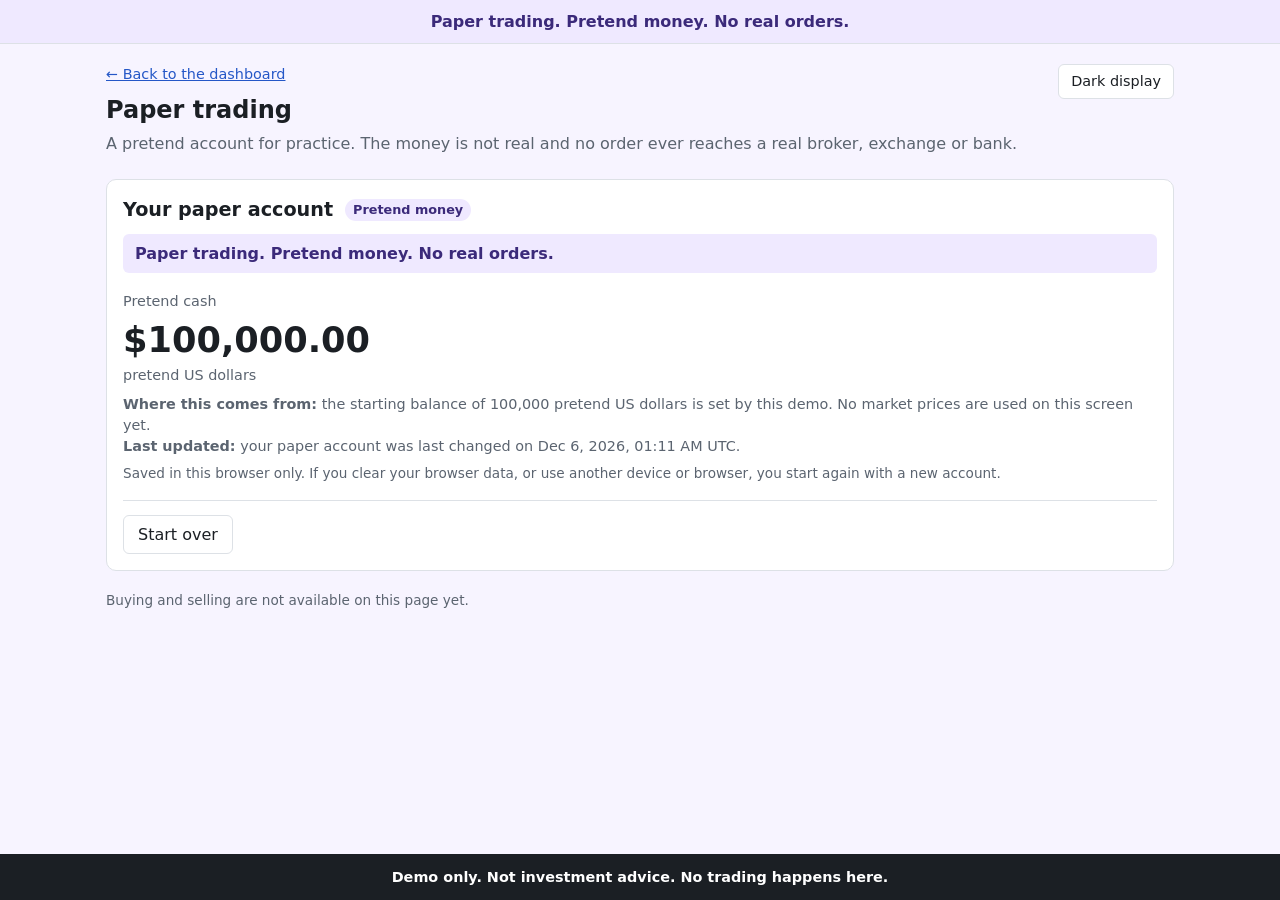
==== paper.html @ 833bc207 "Slice 2a (not yet confirmed): paper account with 100,000 pretend dollars - paper.html / paper.js: pr" ====
<!doctype html>
<html lang="en">
<head>
  <meta charset="utf-8">
  <meta name="viewport" content="width=device-width, initial-scale=1">
  <title>Paper Trading</title>
  <link rel="stylesheet" href="style.css">
  <script>
    try { var t = localStorage.getItem('theme'); if (t === 'dark' || t === 'light') document.documentElement.dataset.theme = t; } catch (e) {}
  </script>
</head>
<body class="paper-page">
  <div class="paper-banner" role="note">Paper trading. Pretend money. No real orders.</div>

  <header class="page-header">
    <div class="intro">
      <p class="back"><a href="index.html">&larr; Back to the dashboard</a></p>
      <h1>Paper trading</h1>
      <p class="lead">A pretend account for practice. The money is not real and no order ever reaches a real broker, exchange or bank.</p>
    </div>
    <button type="button" class="theme-toggle" id="theme-toggle">Dark display</button>
  </header>

  <main>
    <section class="panel account" aria-labelledby="account-title">
      <div class="panel-head">
        <h2 id="account-title">Your paper account</h2>
        <span class="badge pretend">Pretend money</span>
      </div>
      <p class="paper-line">Paper trading. Pretend money. No real orders.</p>

      <p class="loading" id="account-loading" role="status">Loading your paper account&hellip;</p>
      <div class="error" id="account-error" role="alert" hidden></div>

      <div id="account-body" hidden>
        <p class="balance-label">Pretend cash</p>
        <p class="balance" id="cash"></p>
        <p class="balance-sub">pretend US dollars</p>

        <p class="meta" id="account-meta"></p>
        <p class="note" id="storage-note"></p>

        <div class="reset-area">
          <button type="button" class="secondary" id="reset-start">Start over</button>
          <div class="confirm" id="reset-confirm" hidden>
            <p><strong>Start over?</strong> This deletes your paper account in this browser and starts a new one with 100,000 pretend US dollars. It cannot be undone.</p>
            <button type="button" class="danger" id="reset-yes">Yes, start over</button>
            <button type="button" class="secondary" id="reset-no">Cancel</button>
          </div>
          <p class="done" id="reset-done" role="status" hidden></p>
        </div>
      </div>
    </section>

    <p class="note">Buying and selling are not available on this page yet.</p>
  </main>

  <footer class="site-footer">Demo only. Not investment advice. No trading happens here.</footer>

  <script src="theme.js"></script>
  <script src="paper-account.js"></script>
  <script src="paper.js"></script>
</body>
</html>
---- style.css ----
:root {
  --bg: #f6f7f9;
  --panel: #ffffff;
  --text: #1b1f24;
  --muted: #5b6470;
  --border: #dde1e6;
  --accent: #2557c7;
  --sample-bg: #fff3cd;
  --sample-text: #6b4e00;
  --info-bg: #e7eefc;
  --info-text: #1d3f8f;
  --warn-bg: #fde2e1;
  --warn-text: #8a1c17;
  --stable-bg: #dff5e7;
  --stable-text: #155c32;
  --group-bg: #eef1f5;
  --footer-bg: #1b1f24;
  --footer-text: #ffffff;
  --footer-border: transparent;
  --on-accent: #ffffff;
  --paper-bg: #efe9ff;
  --paper-text: #3b2a7a;
  --paper-page: #f7f4ff;
  --danger: #b42318;
}
/* Dark display: follows the device setting unless the visitor picks Light or Dark with the button. */
@media (prefers-color-scheme: dark) {
  :root:not([data-theme="light"]) {
    --bg: #000000;
    --panel: #0c0d0f;
    --text: #eceef1;
    --muted: #a7afba;
    --border: #2a2f36;
    --accent: #86a8ff;
    --sample-bg: #4a3b0c;
    --sample-text: #ffe08a;
    --info-bg: #1c2944;
    --info-text: #bfd0ff;
    --warn-bg: #4d1d1b;
    --warn-text: #ffbdb8;
    --stable-bg: #143822;
    --stable-text: #a3e6bc;
    --group-bg: #16191d;
    --footer-bg: #16191d;
    --footer-text: #ffffff;
    --footer-border: #2a2f36;
    --on-accent: #000000;
    --paper-bg: #2a2150;
    --paper-text: #ddd3ff;
    --paper-page: #07050f;
    --danger: #ff8a80;
  }
}
:root[data-theme="dark"] {
  --bg: #000000;
  --panel: #0c0d0f;
  --text: #eceef1;
  --muted: #a7afba;
  --border: #2a2f36;
  --accent: #86a8ff;
  --sample-bg: #4a3b0c;
  --sample-text: #ffe08a;
  --info-bg: #1c2944;
  --info-text: #bfd0ff;
  --warn-bg: #4d1d1b;
  --warn-text: #ffbdb8;
  --stable-bg: #143822;
  --stable-text: #a3e6bc;
  --group-bg: #16191d;
  --footer-bg: #16191d;
  --footer-text: #ffffff;
  --footer-border: #2a2f36;
  --on-accent: #000000;
  --paper-bg: #2a2150;
  --paper-text: #ddd3ff;
  --paper-page: #07050f;
  --danger: #ff8a80;
}

* { box-sizing: border-box; }
body {
  margin: 0;
  font-family: system-ui, -apple-system, "Segoe UI", Roboto, sans-serif;
  font-size: 16px;
  line-height: 1.45;
  background: var(--bg);
  color: var(--text);
  padding-bottom: 84px; /* room for the fixed footer */
}
.page-header, main { max-width: 1100px; margin: 0 auto; padding: 0 16px; }
.page-header { padding-top: 20px; display: flex; flex-wrap: wrap; align-items: flex-start; justify-content: space-between; gap: 8px 16px; }
.page-header .intro { flex: 1 1 320px; }
.page-header { margin-bottom: 8px; }
.theme-toggle {
  font: inherit;
  font-size: 0.9rem;
  padding: 6px 12px;
  border-radius: 6px;
  border: 1px solid var(--border);
  background: var(--panel);
  color: var(--text);
  cursor: pointer;
  white-space: nowrap;
}
h1 { font-size: 1.5rem; margin: 0 0 4px; }
h2 { font-size: 1.2rem; margin: 0; }
.lead { color: var(--muted); margin: 0 0 16px; }

.panel {
  background: var(--panel);
  border: 1px solid var(--border);
  border-radius: 10px;
  padding: 16px;
  margin-bottom: 20px;
}
.panel-head { display: flex; flex-wrap: wrap; align-items: center; gap: 8px 12px; }
.badges { display: flex; flex-wrap: wrap; gap: 6px; }
.badge {
  font-size: 0.8rem;
  font-weight: 600;
  padding: 2px 8px;
  border-radius: 999px;
  white-space: nowrap;
}
.badge.sample { background: var(--sample-bg); color: var(--sample-text); }
.badge.info { background: var(--info-bg); color: var(--info-text); }
.badge.warn { background: var(--warn-bg); color: var(--warn-text); }
.meta { color: var(--muted); font-size: 0.9rem; margin: 8px 0; }
.meta a { color: var(--accent); }
.note { color: var(--muted); font-size: 0.85rem; margin: 8px 0 0; }
.note a { color: var(--accent); }

.error {
  background: var(--warn-bg);
  color: var(--warn-text);
  border-radius: 8px;
  padding: 12px;
  margin: 8px 0;
}

.data-table { width: 100%; border-collapse: collapse; font-size: 0.95rem; }
.data-table th, .data-table td { padding: 8px 10px; border-bottom: 1px solid var(--border); text-align: left; vertical-align: top; }
.data-table th { font-size: 0.8rem; color: var(--muted); font-weight: 600; }
.data-table .num { text-align: right; font-variant-numeric: tabular-nums; white-space: nowrap; }
.data-table .name { font-weight: 600; }
.data-table .sub { display: block; color: var(--muted); font-size: 0.8rem; font-weight: 400; }
.data-table .num .sub { white-space: nowrap; }
.data-table .na { color: var(--muted); font-style: italic; }
.data-table tr.group td { background: var(--group-bg); font-weight: 700; }
.tag-stable {
  display: inline-block;
  margin-left: 6px;
  font-size: 0.72rem;
  font-weight: 600;
  padding: 1px 6px;
  border-radius: 999px;
  background: var(--stable-bg);
  color: var(--stable-text);
  vertical-align: middle;
}

.glossary summary { cursor: pointer; font-weight: 600; }
.glossary dl { margin: 12px 0 0; }
.glossary dt { font-weight: 600; margin-top: 8px; }
.glossary dd { margin: 2px 0 0; color: var(--muted); }

.site-footer {
  position: fixed;
  left: 0; right: 0; bottom: 0;
  background: var(--footer-bg);
  color: var(--footer-text);
  border-top: 1px solid var(--footer-border);
  text-align: center;
  padding: 12px 16px;
  font-size: 0.9rem;
  font-weight: 600;
  z-index: 10; /* always above the pinned table column */
}

/* ---------- Dashboard: about box, search, tables ---------- */
h3 { font-size: 1.05rem; margin: 0; }
.about summary { cursor: pointer; display: flex; align-items: baseline; justify-content: space-between; gap: 12px; list-style: none; }
.about summary::-webkit-details-marker { display: none; }
.about summary h2 { display: inline; }
.about summary h2::before { content: "\25B8"; display: inline-block; margin-right: 8px; font-size: 0.85em; transition: transform 0.15s; }
.about[open] summary h2::before { transform: rotate(90deg); }
.about[open] summary { margin-bottom: 10px; }
.about-hint { display: none; color: var(--accent); font-size: 0.9rem; white-space: nowrap; }
.about-list { margin: 0; display: grid; grid-template-columns: 200px 1fr; gap: 6px 16px; }
.about-list dt { font-weight: 600; }
.about-list dd { margin: 0; color: var(--muted); }

.search-bar { margin: 0 0 20px; }
.search-bar label { display: block; font-weight: 600; margin-bottom: 6px; }
.search-bar input {
  width: 100%;
  font: inherit;
  padding: 10px 12px;
  border-radius: 8px;
  border: 1px solid var(--border);
  background: var(--panel);
  color: var(--text);
}
.search-bar input:focus { outline: 2px solid var(--accent); outline-offset: 1px; }
.search-status { margin: 6px 0 0; color: var(--muted); font-size: 0.9rem; min-height: 1.2em; }

.sub-head { margin-top: 24px; }
.table-area { margin-top: 4px; }
.loading { color: var(--muted); font-style: italic; padding: 12px 0; margin: 0; }
.no-match { color: var(--muted); font-style: italic; margin: 8px 0; }

/* Tables scroll sideways when they do not fit; the name column stays in view. */
.table-scroll { overflow-x: auto; -webkit-overflow-scrolling: touch; border: 1px solid var(--border); border-radius: 8px; }
.table-scroll:focus-visible { outline: 2px solid var(--accent); }
.table-scroll .data-table { min-width: 560px; }
.data-table th.first, .data-table td.first {
  position: sticky;
  left: 0;
  z-index: 1;
  background: var(--panel);
  min-width: 170px;
  box-shadow: 1px 0 0 var(--border);
}
.data-table tr.group td.first { background: var(--group-bg); }
.data-table tr:last-child td { border-bottom: none; }
.sort-btn {
  font: inherit;
  font-weight: 600;
  color: var(--muted);
  background: none;
  border: none;
  padding: 0;
  cursor: pointer;
  text-align: inherit;
}
.sort-btn:hover, .sort-btn.active { color: var(--text); }
.sort-btn .arrow { font-size: 0.75em; margin-left: 2px; }
.swipe-hint { display: none; color: var(--muted); font-size: 0.8rem; margin: 4px 0 0; }

.notes { color: var(--muted); font-size: 0.88rem; padding-left: 18px; margin: 10px 0 0; }
.notes li { margin: 3px 0; }
.notes a { color: var(--accent); }

@media (max-width: 680px) {
  .about-list { grid-template-columns: 1fr; gap: 2px; }
  .about:not([open]) .about-hint { display: inline; }
  .about-list dd { margin-bottom: 8px; }
  .swipe-hint { display: block; }
  .data-table { font-size: 0.9rem; }
  .data-table th.first, .data-table td.first { min-width: 140px; max-width: 160px; }
  .page-header h1 { font-size: 1.3rem; }
  .panel { padding: 14px 12px; }
}

/* ---------- Version 2 preview page ---------- */
.sr-only { position: absolute; width: 1px; height: 1px; overflow: hidden; clip: rect(0 0 0 0); white-space: nowrap; }
.back { margin: 0 0 8px; font-size: 0.9rem; }
.back a, .preview-link a, .panel a { color: var(--accent); }
.notice p { margin: 8px 0 0; }
.notice .badge { margin-right: 4px; }
.preview-link { margin-top: 0; }

.add-row, .ccy-row { display: flex; flex-wrap: wrap; align-items: center; gap: 8px; margin: 12px 0; }
select, .mix-table input {
  font: inherit;
  color: var(--text);
  background: var(--panel);
  border: 1px solid var(--border);
  border-radius: 6px;
  padding: 6px 8px;
}
select { max-width: 100%; }
.add-row button, .primary {
  font: inherit;
  padding: 6px 14px;
  border-radius: 6px;
  border: 1px solid var(--accent);
  background: var(--accent);
  color: var(--on-accent);
  cursor: pointer;
}
.add-row button:disabled, .primary:disabled { opacity: 0.45; cursor: not-allowed; }
.primary { margin-top: 8px; padding: 8px 18px; font-weight: 600; }
button.link { font: inherit; background: none; border: none; color: var(--accent); cursor: pointer; text-decoration: underline; padding: 4px; }

.mix-table { width: 100%; border-collapse: collapse; }
.mix-table th, .mix-table td { padding: 6px 8px; border-bottom: 1px solid var(--border); text-align: left; }
.mix-table th { font-size: 0.8rem; color: var(--muted); }
.mix-table .num { text-align: right; white-space: nowrap; }
.mix-table input { width: 6.5em; text-align: right; }
.empty { color: var(--muted); font-style: italic; }
.total { font-weight: 600; margin: 10px 0 0; }
.total.ok { color: var(--stable-text); }
.total.not-ok { color: var(--warn-text); }

.warn-line { margin: 10px 0; }
.stats { display: grid; grid-template-columns: repeat(auto-fit, minmax(150px, 1fr)); gap: 10px; margin: 12px 0; }
.stat { border: 1px solid var(--border); border-radius: 8px; padding: 10px 12px; display: flex; flex-direction: column; gap: 2px; }
.stat .label { font-size: 0.8rem; color: var(--muted); }
.stat .value { font-size: 1.35rem; font-weight: 700; font-variant-numeric: tabular-nums; }
.stat .sub { font-size: 0.8rem; color: var(--muted); }

.chart { margin: 16px 0 8px; }
.chart figcaption { font-weight: 600; margin-bottom: 6px; }
.chart-wrap { position: relative; }
.chart svg { width: 100%; height: auto; display: block; touch-action: pan-y; }
.chart .grid { stroke: var(--border); stroke-width: 1; }
.chart .axis { fill: var(--muted); font-size: 12px; font-variant-numeric: tabular-nums; }
.chart .line { fill: none; stroke: var(--accent); stroke-width: 2; stroke-linejoin: round; stroke-linecap: round; }
.chart .end-dot, .chart .hover-dot { fill: var(--accent); stroke: var(--panel); stroke-width: 2; }
.chart .cross { stroke: var(--muted); stroke-width: 1; stroke-dasharray: 3 3; }
.chart .hit { fill: transparent; cursor: crosshair; }
.chart .tip {
  position: absolute;
  transform: translate(-50%, -100%);
  background: var(--panel);
  color: var(--text);
  border: 1px solid var(--border);
  border-radius: 6px;
  padding: 4px 8px;
  font-size: 0.85rem;
  pointer-events: none;
  white-space: nowrap;
  box-shadow: 0 2px 6px rgba(0, 0, 0, 0.15);
}
.table-view summary { cursor: pointer; color: var(--accent); margin: 8px 0; }
.table-view .data-table { max-width: 360px; }
.mix-table .sub { display: block; color: var(--muted); font-size: 0.8rem; }

/* Tokenized funds and exchange-traded products section */
.section-intro { margin: 10px 0 4px; padding: 10px 12px; border-left: 3px solid var(--accent); background: var(--group-bg); border-radius: 4px; }
.data-table td.tracks { color: var(--muted); font-size: 0.88rem; min-width: 150px; max-width: 200px; }
.data-table th.num { white-space: normal; }

/* ---------- Paper trading page ---------- */
body.paper-page { background: var(--paper-page); }
.paper-banner {
  position: sticky;
  top: 0;
  z-index: 10;
  background: var(--paper-bg);
  color: var(--paper-text);
  text-align: center;
  font-weight: 700;
  padding: 10px 16px;
  border-bottom: 1px solid var(--border);
}
.badge.pretend { background: var(--paper-bg); color: var(--paper-text); }
.paper-line { margin: 10px 0 0; padding: 8px 12px; border-radius: 6px; background: var(--paper-bg); color: var(--paper-text); font-weight: 600; }
.balance-label { margin: 18px 0 0; color: var(--muted); font-size: 0.9rem; }
.balance { margin: 2px 0 0; font-size: 2.2rem; font-weight: 700; font-variant-numeric: tabular-nums; }
.balance-sub { margin: 0 0 8px; color: var(--muted); font-size: 0.9rem; }
.reset-area { margin-top: 16px; border-top: 1px solid var(--border); padding-top: 14px; }
button.secondary, button.danger {
  font: inherit;
  padding: 7px 14px;
  border-radius: 6px;
  cursor: pointer;
  border: 1px solid var(--border);
  background: var(--panel);
  color: var(--text);
}
button.danger { background: var(--danger); border-color: var(--danger); color: var(--on-accent); font-weight: 600; margin-right: 6px; }
.confirm { margin-top: 10px; padding: 12px; border: 1px solid var(--danger); border-radius: 8px; }
.confirm p { margin: 0 0 10px; }
.done { color: var(--stable-text); font-weight: 600; margin: 10px 0 0; }
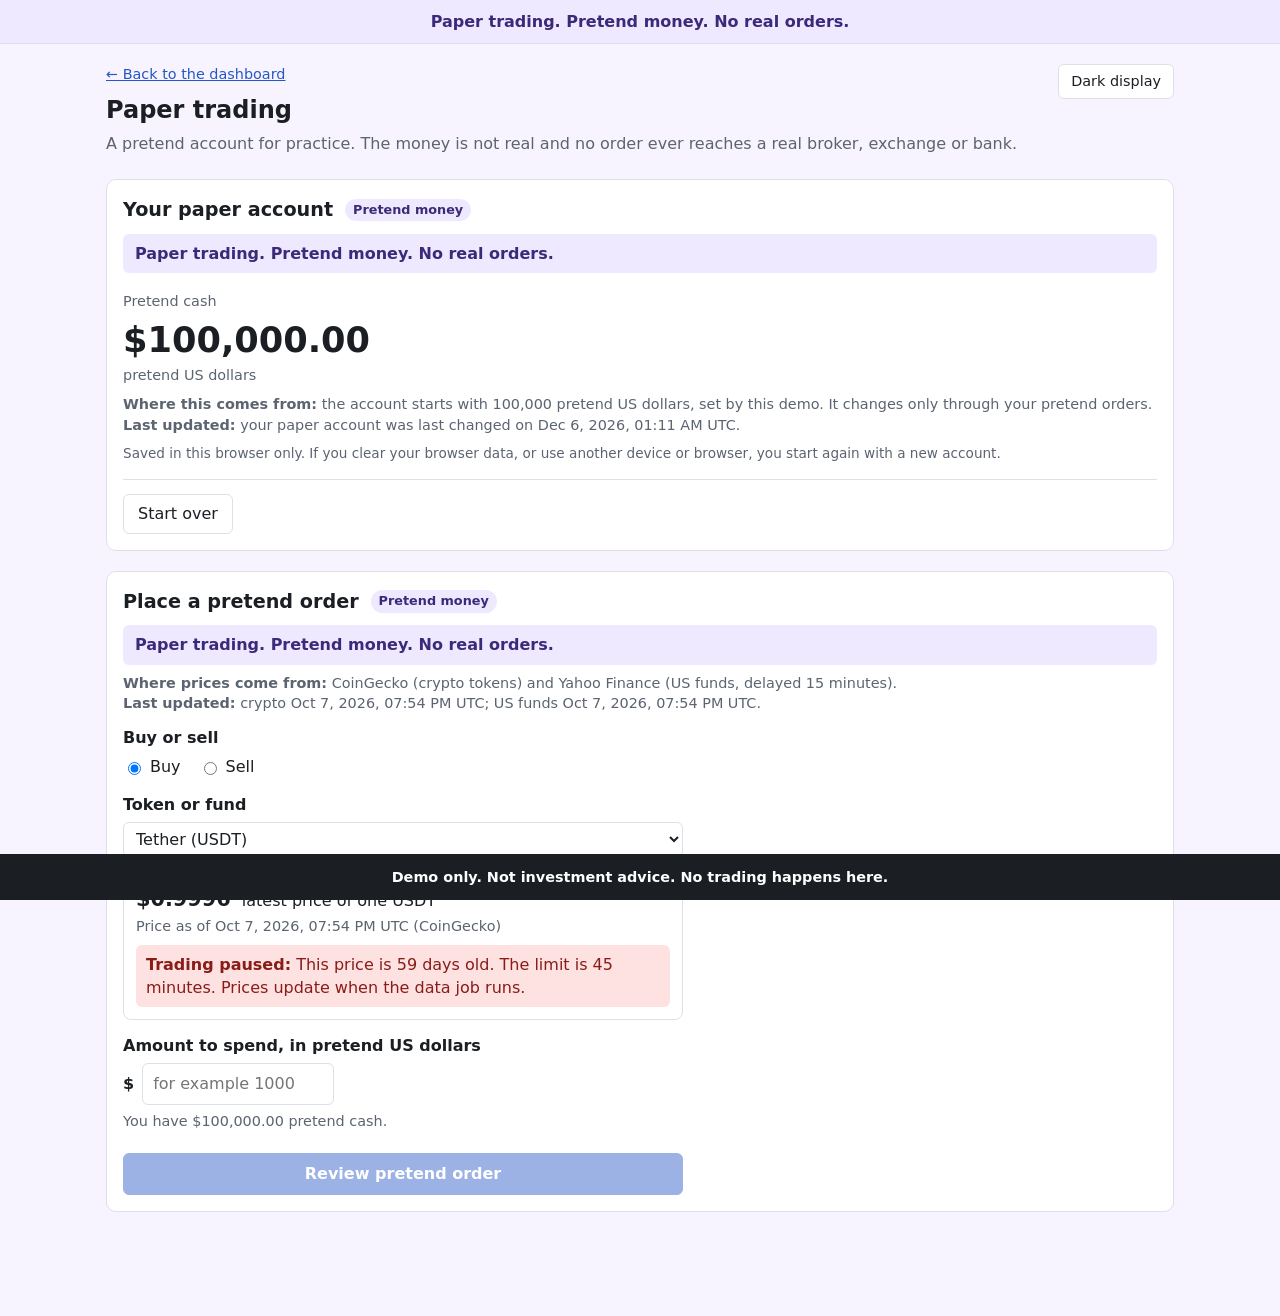
==== commit 00fe26c6: "Slice 2b (not yet confirmed): pretend buy and sell orders - Buy or sell a token or US fund by dollar" ====
--- a/paper.html
+++ b/paper.html
@@ -52,7 +52,56 @@
       </div>
     </section>
 
-    <p class="note">Buying and selling are not available on this page yet.</p>
+    <section class="panel order" aria-labelledby="order-title">
+      <div class="panel-head">
+        <h2 id="order-title">Place a pretend order</h2>
+        <span class="badge pretend">Pretend money</span>
+      </div>
+      <p class="paper-line">Paper trading. Pretend money. No real orders.</p>
+      <p class="meta" id="prices-meta"><strong>Where prices come from:</strong> loading&hellip;</p>
+      <p class="loading" id="order-loading" role="status">Loading prices&hellip;</p>
+      <div class="error" id="order-error" role="alert" hidden></div>
+
+      <form id="order-form" hidden novalidate>
+        <fieldset class="side-pick">
+          <legend>Buy or sell</legend>
+          <label><input type="radio" name="side" value="buy" id="side-buy" checked> Buy</label>
+          <label><input type="radio" name="side" value="sell" id="side-sell"> Sell</label>
+        </fieldset>
+
+        <div class="field">
+          <label for="asset">Token or fund</label>
+          <select id="asset"></select>
+          <p class="note" id="asset-empty" hidden>You do not own anything yet, so there is nothing to sell.</p>
+        </div>
+
+        <div class="price-box" id="price-box" aria-live="polite"></div>
+
+        <div class="field">
+          <label for="amount" id="amount-label">Amount to spend, in pretend US dollars</label>
+          <div class="amount-row">
+            <span class="currency" aria-hidden="true">$</span>
+            <input type="text" inputmode="decimal" id="amount" autocomplete="off" placeholder="for example 1000">
+            <label class="sell-all" id="sell-all-wrap" hidden><input type="checkbox" id="sell-all"> Sell all</label>
+          </div>
+          <p class="hint" id="amount-hint" aria-live="polite"></p>
+        </div>
+
+        <button type="submit" class="primary" id="review-btn">Review pretend order</button>
+      </form>
+
+      <div class="review" id="review" hidden>
+        <h3>Check your pretend order</h3>
+        <p class="paper-line">Paper trading. Pretend money. No real orders.</p>
+        <dl class="review-list" id="review-list"></dl>
+        <p class="note">Simplified: every pretend order is filled at once at the price shown, with no fees. Real trades usually cost a little more.</p>
+        <div class="error" id="review-error" role="alert" hidden></div>
+        <button type="button" class="primary" id="place-btn">Place pretend order</button>
+        <button type="button" class="secondary" id="change-btn">Change</button>
+      </div>
+
+      <p class="done" id="order-done" role="status" hidden></p>
+    </section>
   </main>
 
   <footer class="site-footer">Demo only. Not investment advice. No trading happens here.</footer>
--- a/style.css
+++ b/style.css
@@ -78,6 +78,7 @@
 }
 
 * { box-sizing: border-box; }
+[hidden] { display: none !important; }
 body {
   margin: 0;
   font-family: system-ui, -apple-system, "Segoe UI", Roboto, sans-serif;
@@ -364,3 +365,49 @@
 .confirm { margin-top: 10px; padding: 12px; border: 1px solid var(--danger); border-radius: 8px; }
 .confirm p { margin: 0 0 10px; }
 .done { color: var(--stable-text); font-weight: 600; margin: 10px 0 0; }
+
+/* Paper trading: order form (slice 2b) */
+#order-form { display: grid; gap: 14px; margin-top: 12px; max-width: 560px; }
+.side-pick { border: none; padding: 0; margin: 0; display: flex; gap: 18px; flex-wrap: wrap; }
+.side-pick legend { font-weight: 600; margin-bottom: 6px; padding: 0; }
+.side-pick label { display: flex; align-items: center; gap: 6px; cursor: pointer; }
+.field { display: grid; gap: 6px; }
+.field > label { font-weight: 600; }
+.field select { width: 100%; }
+.amount-row { display: flex; align-items: center; gap: 8px; flex-wrap: wrap; }
+.amount-row .currency { font-weight: 600; }
+.amount-row input[type="text"] {
+  font: inherit;
+  width: 12em;
+  max-width: 60%;
+  padding: 8px 10px;
+  border-radius: 6px;
+  border: 1px solid var(--border);
+  background: var(--panel);
+  color: var(--text);
+  font-variant-numeric: tabular-nums;
+}
+.amount-row input:disabled { opacity: 0.5; }
+.sell-all { display: flex; align-items: center; gap: 6px; cursor: pointer; }
+.hint { margin: 0; color: var(--muted); font-size: 0.9rem; min-height: 1.3em; }
+.hint .bad { color: var(--warn-text); font-weight: 600; }
+.price-box { border: 1px solid var(--border); border-radius: 8px; padding: 10px 12px; }
+.price-box:empty { display: none; }
+.price-box p { margin: 2px 0; }
+.price-big { font-size: 1.3rem; font-weight: 700; font-variant-numeric: tabular-nums; margin-right: 6px; }
+.price-time { color: var(--muted); font-size: 0.9rem; }
+.price-status { margin-top: 8px !important; padding: 8px 10px; border-radius: 6px; }
+.price-status.blocked { background: var(--warn-bg); color: var(--warn-text); }
+.price-status.closed { background: var(--info-bg); color: var(--info-text); }
+.owned { color: var(--muted); font-size: 0.9rem; }
+.review { margin-top: 12px; max-width: 560px; border: 2px solid var(--paper-text); border-radius: 10px; padding: 14px; }
+.review h3 { margin: 0 0 4px; }
+.review-list { display: grid; grid-template-columns: max-content 1fr; gap: 6px 16px; margin: 12px 0; }
+.review-list dt { color: var(--muted); }
+.review-list dd { margin: 0; font-weight: 600; font-variant-numeric: tabular-nums; }
+.review .primary { margin-right: 6px; }
+button.primary:disabled { opacity: 0.45; cursor: not-allowed; }
+@media (max-width: 680px) {
+  .review-list { grid-template-columns: 1fr; gap: 0; }
+  .review-list dd { margin-bottom: 8px; }
+}
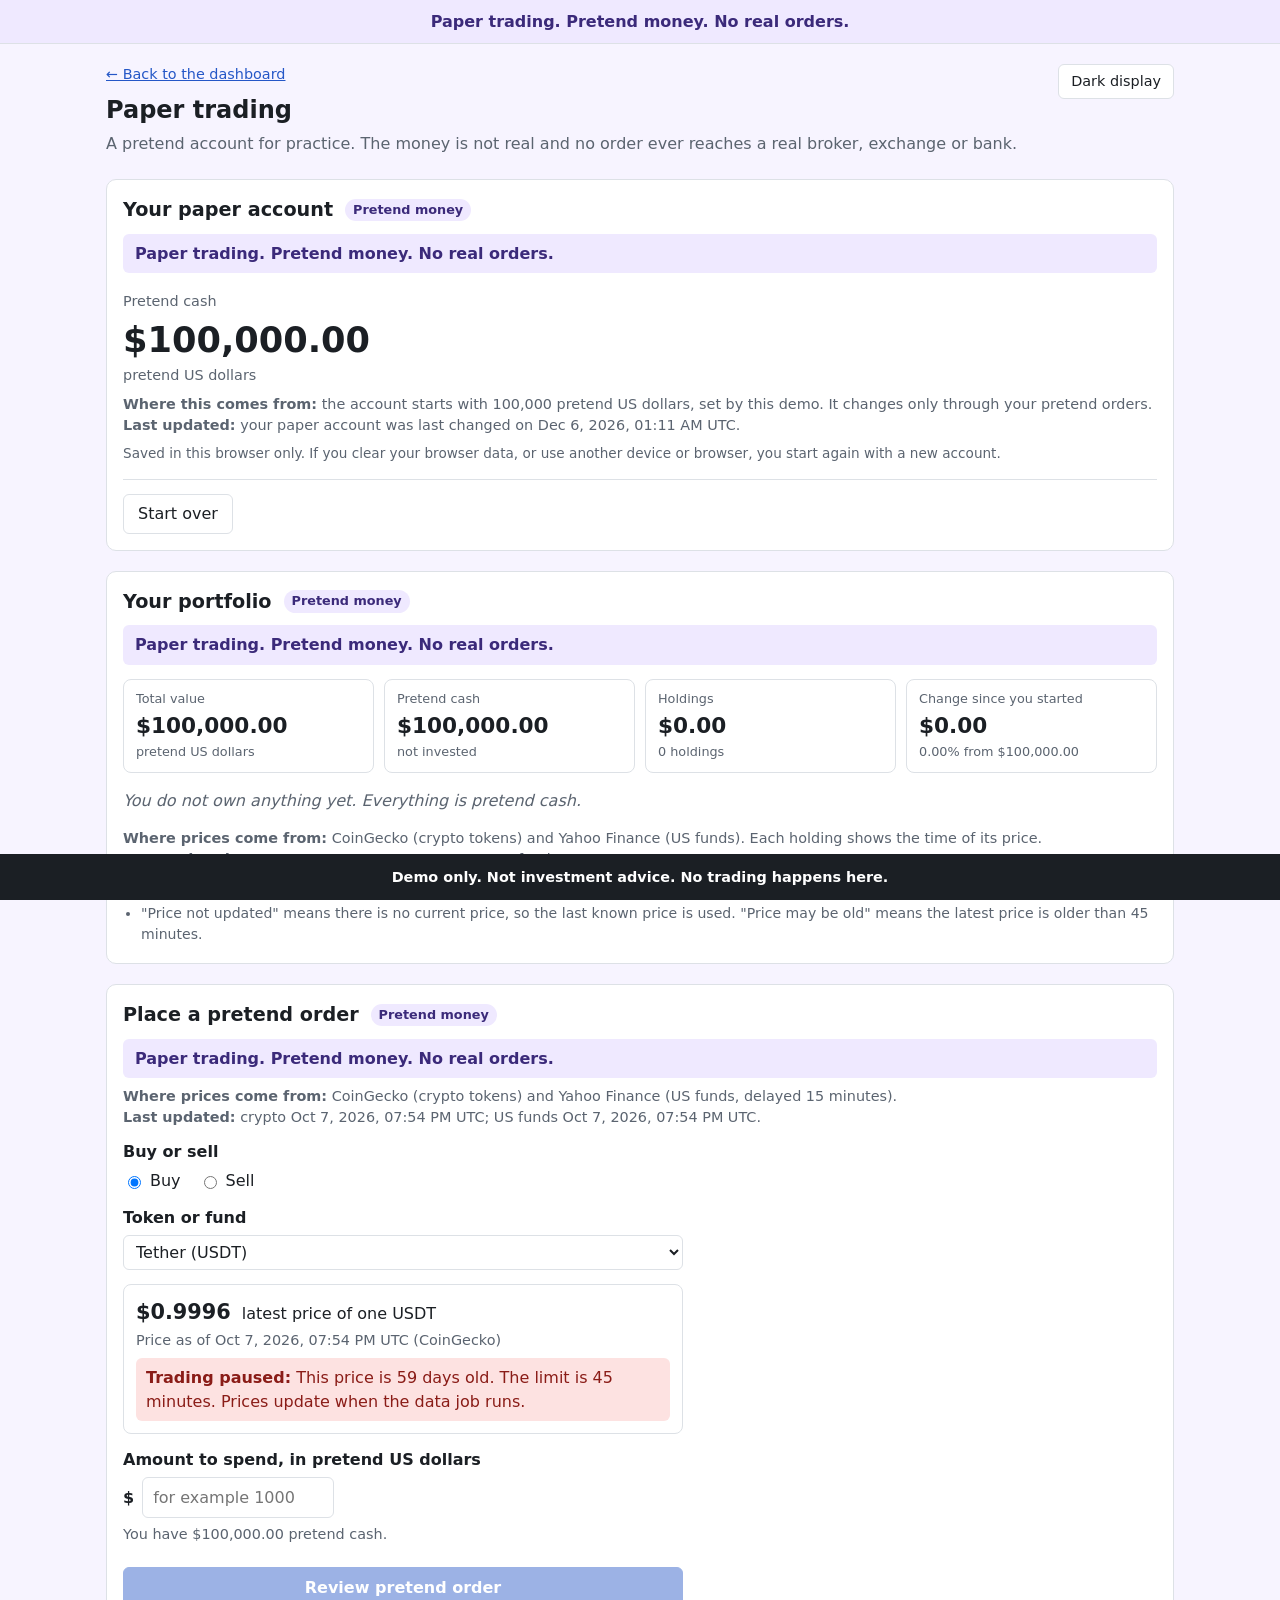
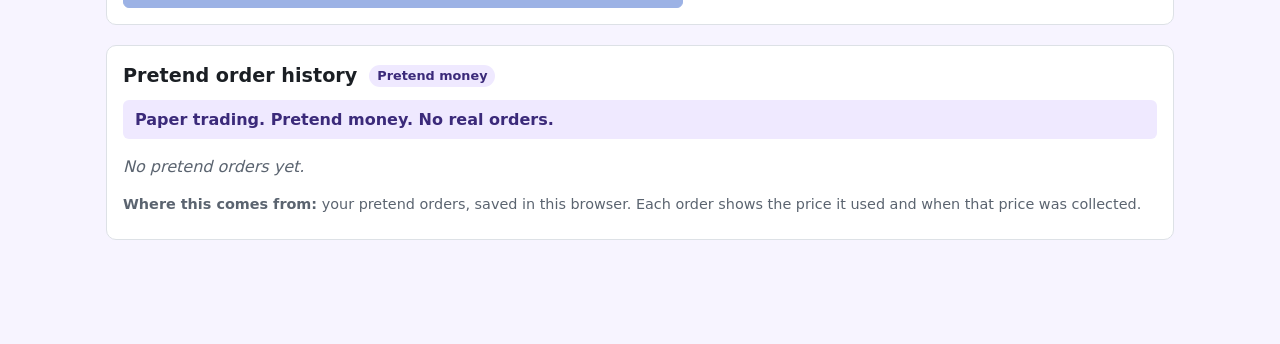
==== commit 8d4cf49c: "Slice 2c (not yet confirmed): portfolio, order history, dashboard entry - Your portfolio: total valu" ====
--- a/paper.html
+++ b/paper.html
@@ -52,6 +52,41 @@
       </div>
     </section>
 
+    <section class="panel portfolio" aria-labelledby="portfolio-title">
+      <div class="panel-head">
+        <h2 id="portfolio-title">Your portfolio</h2>
+        <span class="badge pretend">Pretend money</span>
+      </div>
+      <p class="paper-line">Paper trading. Pretend money. No real orders.</p>
+      <p class="loading" id="portfolio-loading" role="status">Loading your portfolio&hellip;</p>
+      <div class="error" id="portfolio-error" role="alert" hidden></div>
+      <div id="portfolio-body" hidden>
+        <div class="stats" id="portfolio-stats"></div>
+        <p class="empty" id="portfolio-empty" hidden>You do not own anything yet. Everything is pretend cash.</p>
+        <div class="table-scroll" id="holdings-wrap" tabindex="0" role="region" aria-label="Your holdings, scrolls sideways">
+          <table class="data-table" id="holdings-table">
+            <thead>
+              <tr>
+                <th scope="col" class="first">Holding</th>
+                <th scope="col" class="num">Quantity</th>
+                <th scope="col" class="num">Latest price</th>
+                <th scope="col" class="num">Value now</th>
+                <th scope="col" class="num">You paid</th>
+                <th scope="col" class="num">Change since you bought</th>
+              </tr>
+            </thead>
+            <tbody></tbody>
+          </table>
+        </div>
+        <p class="swipe-hint" id="holdings-swipe">Swipe sideways to see more columns.</p>
+        <p class="meta" id="portfolio-meta"></p>
+        <ul class="notes">
+          <li>"You paid" is what your pretend orders cost. After a partial sale it is the average cost of what is left.</li>
+          <li>"Price not updated" means there is no current price, so the last known price is used. "Price may be old" means the latest price is older than 45 minutes.</li>
+        </ul>
+      </div>
+    </section>
+
     <section class="panel order" aria-labelledby="order-title">
       <div class="panel-head">
         <h2 id="order-title">Place a pretend order</h2>
@@ -102,12 +137,37 @@
 
       <p class="done" id="order-done" role="status" hidden></p>
     </section>
+
+    <section class="panel history" aria-labelledby="history-title">
+      <div class="panel-head">
+        <h2 id="history-title">Pretend order history</h2>
+        <span class="badge pretend">Pretend money</span>
+      </div>
+      <p class="paper-line">Paper trading. Pretend money. No real orders.</p>
+      <p class="empty" id="history-empty">No pretend orders yet.</p>
+      <div class="table-scroll" id="history-wrap" tabindex="0" role="region" aria-label="Pretend order history, scrolls sideways" hidden>
+        <table class="data-table" id="history-table">
+          <thead>
+            <tr>
+              <th scope="col" class="first">When</th>
+              <th scope="col">Order</th>
+              <th scope="col" class="num">Quantity</th>
+              <th scope="col" class="num">Price</th>
+              <th scope="col" class="num">Amount</th>
+            </tr>
+          </thead>
+          <tbody></tbody>
+        </table>
+      </div>
+      <p class="meta" id="history-meta"><strong>Where this comes from:</strong> your pretend orders, saved in this browser. Each order shows the price it used and when that price was collected.</p>
+    </section>
   </main>
 
   <footer class="site-footer">Demo only. Not investment advice. No trading happens here.</footer>
 
   <script src="theme.js"></script>
   <script src="paper-account.js"></script>
+  <script src="paper-market.js"></script>
   <script src="paper.js"></script>
 </body>
 </html>
--- a/style.css
+++ b/style.css
@@ -411,3 +411,31 @@
   .review-list { grid-template-columns: 1fr; gap: 0; }
   .review-list dd { margin-bottom: 8px; }
 }
+
+/* Paper trading: portfolio and order history (slice 2c) */
+.portfolio .stats { margin-top: 14px; }
+.up { color: var(--stable-text); }
+.down { color: var(--warn-text); }
+.stat .value.up, .stat .value.down { font-weight: 700; }
+.tag-warn {
+  display: inline-block;
+  font-size: 0.72rem;
+  font-weight: 600;
+  padding: 1px 6px;
+  border-radius: 999px;
+  background: var(--warn-bg);
+  color: var(--warn-text);
+}
+.side { font-weight: 600; }
+#holdings-wrap, #history-wrap { margin-top: 12px; }
+.paper-summary .stats { margin: 12px 0; }
+a.button-link {
+  display: inline-block;
+  padding: 8px 18px;
+  border-radius: 6px;
+  background: var(--accent);
+  color: var(--on-accent);
+  font-weight: 600;
+  text-decoration: none;
+}
+a.button-link:focus-visible { outline: 2px solid var(--text); outline-offset: 2px; }
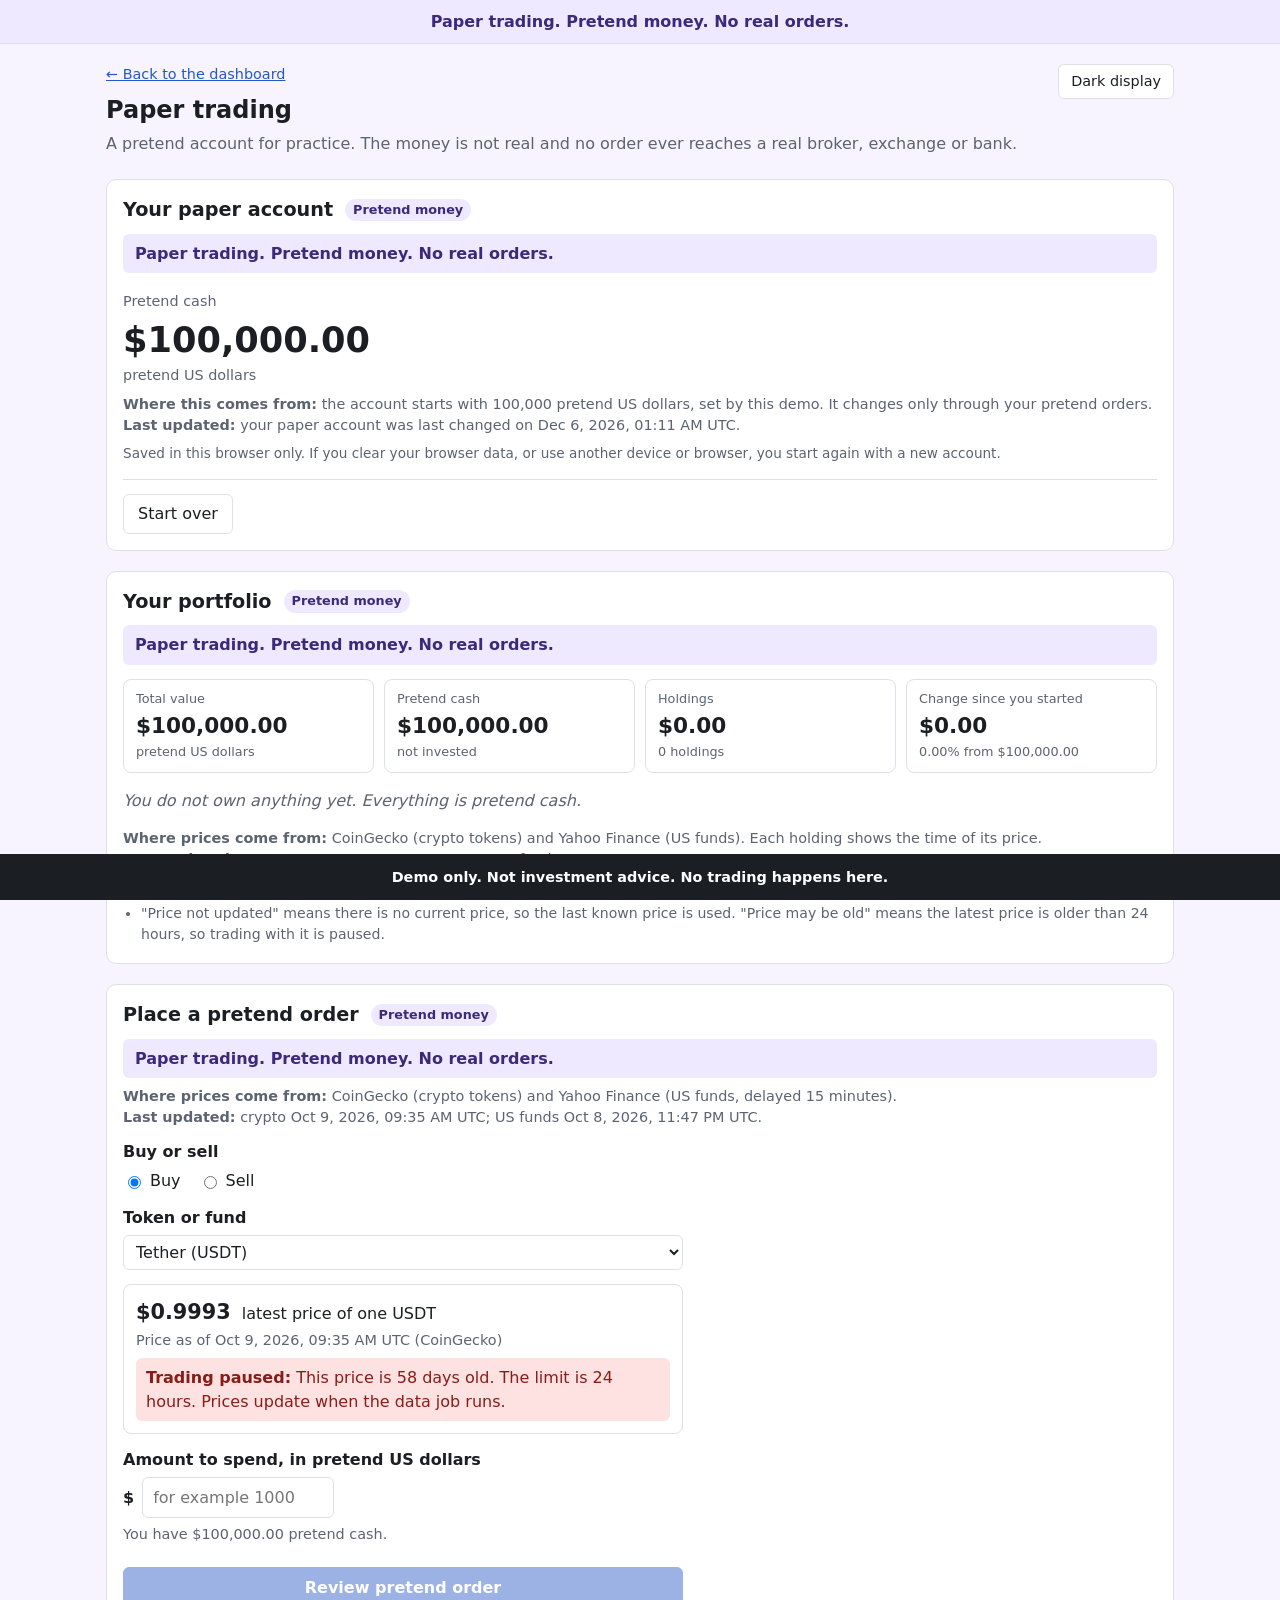
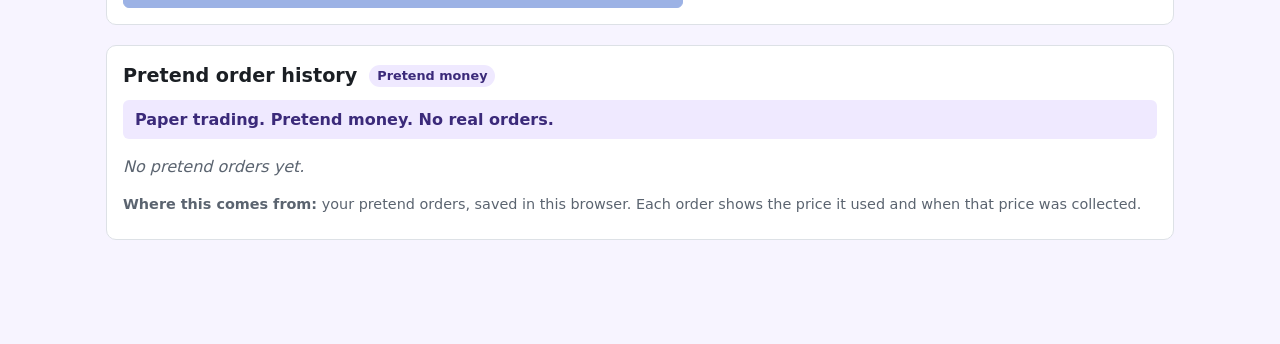
==== commit 39436f46: "Raise the paper trading price age limit from 45 minutes to 24 hours The dashboard still marks data o" ====
--- a/paper.html
+++ b/paper.html
@@ -82,7 +82,7 @@
         <p class="meta" id="portfolio-meta"></p>
         <ul class="notes">
           <li>"You paid" is what your pretend orders cost. After a partial sale it is the average cost of what is left.</li>
-          <li>"Price not updated" means there is no current price, so the last known price is used. "Price may be old" means the latest price is older than 45 minutes.</li>
+          <li>"Price not updated" means there is no current price, so the last known price is used. "Price may be old" means the latest price is older than 24 hours, so trading with it is paused.</li>
         </ul>
       </div>
     </section>
@@ -94,6 +94,9 @@
       </div>
       <p class="paper-line">Paper trading. Pretend money. No real orders.</p>
       <p class="meta" id="prices-meta"><strong>Where prices come from:</strong> loading&hellip;</p>
+      <div class="error" id="prices-partial" role="alert" hidden></div>
+      <div class="notice-box" id="sync-note" role="status" hidden></div>
+      <div class="notice-box" id="chosen-note" role="status" hidden></div>
       <p class="loading" id="order-loading" role="status">Loading prices&hellip;</p>
       <div class="error" id="order-error" role="alert" hidden></div>
 
--- a/style.css
+++ b/style.css
@@ -439,3 +439,23 @@
   text-decoration: none;
 }
 a.button-link:focus-visible { outline: 2px solid var(--text); outline-offset: 2px; }
+.notice-box { background: var(--info-bg); color: var(--info-text); border-radius: 8px; padding: 12px; margin: 8px 0; }
+
+/* Dashboard: Pretend trade buttons (slice 2e) */
+.data-table td.trade { text-align: right; white-space: nowrap; }
+a.trade-btn {
+  display: inline-block;
+  padding: 4px 10px;
+  border-radius: 6px;
+  border: 1px solid var(--paper-text);
+  background: var(--paper-bg);
+  color: var(--paper-text);
+  font-size: 0.85rem;
+  font-weight: 600;
+  text-decoration: none;
+  white-space: nowrap;
+}
+a.trade-btn:hover { text-decoration: underline; }
+a.trade-btn:focus-visible { outline: 2px solid var(--accent); outline-offset: 2px; }
+.data-table td.trade .na { white-space: normal; display: inline-block; max-width: 7.5em; text-align: right; font-size: 0.85rem; }
+#funds-area .data-table th, #funds-area .data-table td { padding-left: 7px; padding-right: 7px; }
